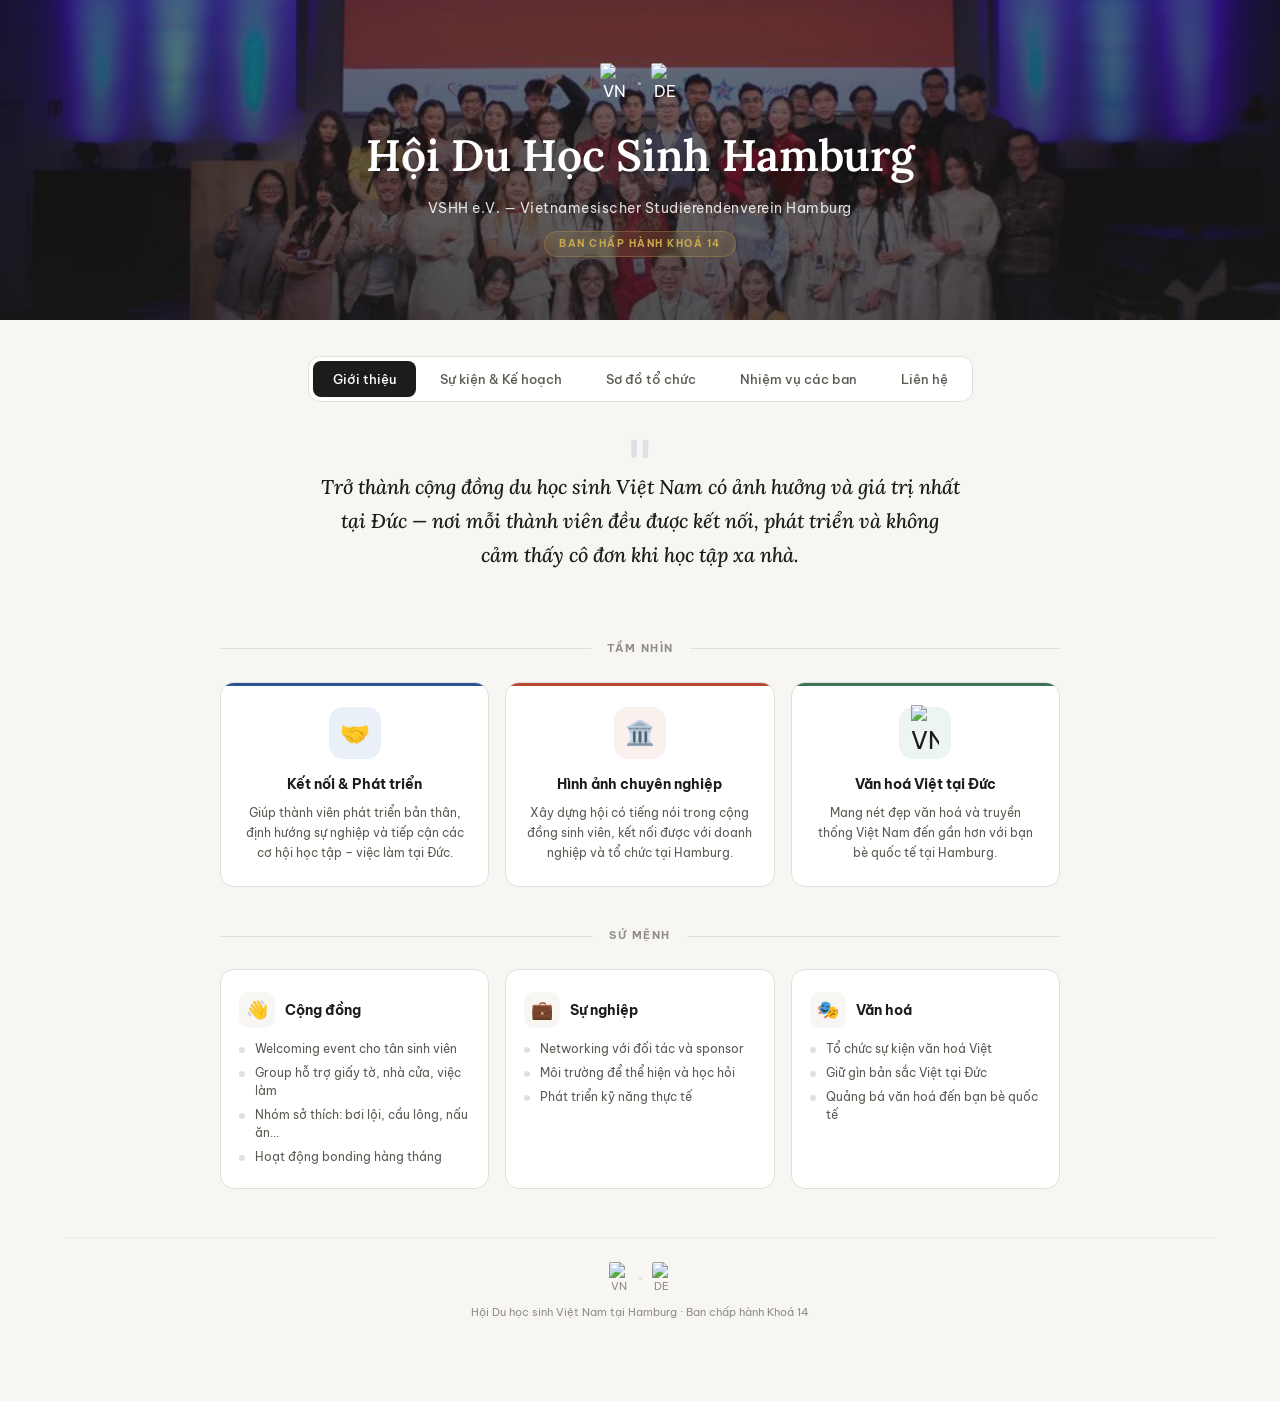
==== index.html @ 78c22c67 "Restructure: Tách file" ====
<!DOCTYPE html>
<html lang="vi">
<head>
  <meta charset="UTF-8">
  <meta name="viewport" content="width=device-width, initial-scale=1.0">
  <title>Hội Du Học Sinh Hamburg — VSHH e.V.</title>
  <meta name="description" content="Trang thông tin chính thức của Hội Du học sinh Việt Nam tại Hamburg — Ban chấp hành Khoá 14.">
  <link href="https://fonts.googleapis.com/css2?family=Be+Vietnam+Pro:ital,wght@0,300;0,400;0,500;0,600;0,700&family=Lora:ital,wght@0,400;0,500;0,600;0,700;1,400&display=swap" rel="stylesheet">
  <link rel="stylesheet" href="css/style.css">
</head>
<body>

  <!-- Hero Header -->
  <div class="hero">
    <img src="img/ViTet.jpg" alt="Sự kiện Vị Tết — Hội DHS Hamburg" class="hero-img">
    <div class="hero-overlay"></div>
    <div class="hero-content">
      <div class="hero-flags">
        <img src="https://flagcdn.com/w40/vn.png" width="28" alt="VN" style="border-radius:2px">
        <div class="flag-dot"></div>
        <img src="https://flagcdn.com/w40/de.png" width="28" alt="DE" style="border-radius:2px">
      </div>
      <div class="hero-title">Hội Du Học Sinh Hamburg</div>
      <div class="hero-sub">VSHH e.V. — Vietnamesischer Studierendenverein Hamburg</div>
      <div class="hero-badge">Ban chấp hành Khoá 14</div>
    </div>
  </div>

  <div class="container">

    <!-- Navigation -->
    <div class="nav">
      <button class="nav-item active" data-tab="vision">Giới thiệu</button>
      <button class="nav-item" data-tab="events">Sự kiện & Kế hoạch</button>
      <button class="nav-item" data-tab="org">Sơ đồ tổ chức</button>
      <button class="nav-item" data-tab="roles">Nhiệm vụ các ban</button>
      <button class="nav-item" data-tab="contact">Liên hệ</button>
    </div>

    <!-- Tab containers -->
    <div class="tab-content active" id="tab-vision" data-page="pages/vision.html"></div>
    <div class="tab-content" id="tab-events" data-page="pages/events.html"></div>
    <div class="tab-content" id="tab-org" data-page="pages/org.html"></div>
    <div class="tab-content" id="tab-roles" data-page="pages/roles.html"></div>
    <div class="tab-content" id="tab-contact" data-page="pages/contact.html"></div>

    <!-- Footer -->
    <div class="footer">
      <div class="hero-flags" style="margin-top:0;margin-bottom:8px;justify-content:center">
        <img src="https://flagcdn.com/w40/vn.png" width="20" alt="VN" style="border-radius:2px">
        <div class="flag-dot"></div>
        <img src="https://flagcdn.com/w40/de.png" width="20" alt="DE" style="border-radius:2px">
      </div>
      Hội Du học sinh Việt Nam tại Hamburg · Ban chấp hành Khoá 14
    </div>

  </div>

  <script src="js/main.js"></script>
  <script>
    // Load page partials
    document.querySelectorAll('.tab-content[data-page]').forEach(function(tab) {
      fetch(tab.dataset.page)
        .then(function(r) { return r.text(); })
        .then(function(html) { tab.innerHTML = html; })
        .catch(function() { tab.innerHTML = '<p style="text-align:center;color:var(--text-muted)">Không thể tải nội dung. Vui lòng thử lại.</p>'; });
    });
  </script>
</body>
</html>
---- css/style.css ----
/* ═══════════════════════════════════════════
   DHS Hamburg — VSHH e.V. · Khoá 14
   Main Stylesheet
   ═══════════════════════════════════════════ */

:root {
  --bg: #F7F6F3;
  --surface: #FFFFFF;
  --border: #E2E0DB;
  --border-light: #EDEBE6;
  --text-primary: #1C1C1A;
  --text-secondary: #5C5A52;
  --text-muted: #908E85;
  --accent-blue: #2B5490;
  --accent-blue-light: #EAF0F8;
  --accent-blue-mid: #ADC6E4;
  --accent-coral: #B84A35;
  --accent-coral-light: #FAF0ED;
  --accent-green: #3A7558;
  --accent-green-light: #ECF5F0;
  --accent-amber: #A07428;
  --accent-amber-light: #FAF5EA;
  --accent-purple: #6A5688;
  --accent-purple-light: #F2EFF6;
  --gold: #C8A84E;
  --gold-light: #FBF7EC;
  --de-black: #1C1C1A;
  --de-red: #C4392A;
  --de-gold: #D4A017;
  --vn-red: #DA251D;
  --vn-yellow: #FFCD00;
  --shadow-sm: 0 1px 3px rgba(0,0,0,.04);
  --shadow-md: 0 4px 14px rgba(0,0,0,.06);
  --shadow-lg: 0 12px 36px rgba(0,0,0,.1);
  --radius: 10px;
  --radius-lg: 14px;
}

* { margin: 0; padding: 0; box-sizing: border-box; }

body {
  font-family: 'Be Vietnam Pro', sans-serif;
  background: var(--bg);
  color: var(--text-primary);
  line-height: 1.6;
  -webkit-font-smoothing: antialiased;
}

.container {
  max-width: 1200px;
  margin: 0 auto;
  padding: 0 24px 80px;
}

/* ═══════════════════════════════════════════
   HERO HEADER
   ═══════════════════════════════════════════ */
.hero {
  position: relative;
  width: 100%;
  height: 320px;
  overflow: hidden;
  display: flex;
  align-items: center;
  justify-content: center;
  margin-bottom: 36px;
}

.hero-img {
  position: absolute;
  inset: 0;
  width: 100%;
  height: 100%;
  object-fit: cover;
  object-position: center 55%;
}

.hero-overlay {
  position: absolute;
  inset: 0;
  background: linear-gradient(
    to bottom,
    rgba(28, 28, 26, 0.55) 0%,
    rgba(28, 28, 26, 0.75) 100%
  );
}

.hero-content {
  position: relative;
  z-index: 2;
  text-align: center;
  color: #fff;
  padding: 20px;
}

.hero-flags {
  display: flex;
  justify-content: center;
  align-items: center;
  gap: 10px;
  margin-bottom: 16px;
}

.flag-bar { display: flex; gap: 0; }
.flag-bar span { display: block; width: 24px; height: 3px; }
.flag-bar.vn span { background: var(--vn-red); }
.flag-bar.vn .vn-star { background: var(--vn-yellow); }
.flag-bar.vn span:first-child { border-radius: 2px 0 0 2px; }
.flag-bar.vn span:last-child { border-radius: 0 2px 2px 0; }
.flag-bar.de .bar-b { background: var(--de-black); border-radius: 2px 0 0 2px; }
.flag-bar.de .bar-r { background: var(--de-red); }
.flag-bar.de .bar-g { background: var(--de-gold); border-radius: 0 2px 2px 0; }
.flag-dot { width: 3px; height: 3px; border-radius: 50%; background: var(--border); }

/* Inside hero */
.hero .flag-dot { background: rgba(255,255,255,.5); }

.hero-title {
  font-family: 'Lora', serif;
  font-size: clamp(28px, 5vw, 44px);
  font-weight: 600;
  letter-spacing: -0.3px;
  margin-bottom: 6px;
  text-shadow: 0 2px 20px rgba(0,0,0,.3);
}

.hero-sub {
  font-size: 14px;
  font-weight: 400;
  opacity: 0.85;
  letter-spacing: 0.5px;
}

.hero-badge {
  display: inline-block;
  font-size: 10px;
  font-weight: 700;
  letter-spacing: 1.5px;
  text-transform: uppercase;
  color: var(--gold);
  background: rgba(200, 168, 78, 0.15);
  border: 1px solid rgba(200, 168, 78, 0.3);
  padding: 4px 14px;
  border-radius: 100px;
  margin-top: 12px;
  backdrop-filter: blur(4px);
}

/* ═══════════════════════════════════════════
   NAVIGATION
   ═══════════════════════════════════════════ */
.nav {
  display: flex;
  justify-content: center;
  gap: 4px;
  margin-bottom: 36px;
  background: var(--surface);
  border: 1px solid var(--border);
  border-radius: 12px;
  padding: 4px;
  width: fit-content;
  margin-left: auto;
  margin-right: auto;
  position: relative;
  flex-wrap: wrap;
}

.nav-item {
  padding: 10px 20px;
  font-size: 13px;
  font-weight: 500;
  font-family: 'Be Vietnam Pro', sans-serif;
  color: var(--text-secondary);
  background: transparent;
  border: none;
  border-radius: 8px;
  cursor: pointer;
  transition: all .2s;
  white-space: nowrap;
  position: relative;
}

.nav-item:hover { color: var(--text-primary); background: var(--bg); }
.nav-item.active { color: #fff; background: var(--text-primary); box-shadow: var(--shadow-sm); }

.nav-dropdown { position: relative; }
.nav-dropdown .nav-item::after { content: ' ▾'; font-size: 10px; opacity: .6; }

.nav-dropdown-menu {
  display: none;
  position: absolute;
  top: 100%;
  left: 50%;
  transform: translateX(-50%);
  margin-top: 6px;
  background: var(--surface);
  border: 1px solid var(--border);
  border-radius: 10px;
  box-shadow: var(--shadow-md);
  overflow: hidden;
  z-index: 100;
  min-width: 220px;
}

.nav-dropdown.open .nav-dropdown-menu { display: block; }

.nav-dropdown-item {
  display: block;
  padding: 10px 18px;
  font-size: 13px;
  font-weight: 500;
  color: var(--text-secondary);
  cursor: pointer;
  transition: all .15s;
  border: none;
  background: none;
  width: 100%;
  text-align: left;
  font-family: 'Be Vietnam Pro', sans-serif;
}

.nav-dropdown-item:hover { background: var(--bg); color: var(--text-primary); }
.nav-dropdown-item.active { color: var(--accent-blue); font-weight: 600; background: var(--accent-blue-light); }
.nav-dropdown-item + .nav-dropdown-item { border-top: 1px solid var(--border-light); }

/* Tab content */
.tab-content { display: none; animation: fadeIn .3s ease; }
.tab-content.active { display: block; }
@keyframes fadeIn {
  from { opacity: 0; transform: translateY(6px); }
  to { opacity: 1; transform: translateY(0); }
}

/* ═══════════════════════════════════════════
   VISION & MISSION
   ═══════════════════════════════════════════ */
.vm-section { max-width: 840px; margin: 0 auto; }

.vm-quote {
  text-align: center;
  padding: 32px 24px;
  margin-bottom: 36px;
  position: relative;
}

.vm-quote::before {
  content: '"';
  font-family: 'Lora', serif;
  font-size: 80px;
  color: var(--accent-blue);
  opacity: .12;
  position: absolute;
  top: -10px;
  left: 50%;
  transform: translateX(-50%);
  line-height: 1;
}

.vm-quote p {
  font-family: 'Lora', serif;
  font-size: 20px;
  font-weight: 500;
  font-style: italic;
  color: var(--text-primary);
  line-height: 1.7;
  max-width: 640px;
  margin: 0 auto;
}

.vm-divider {
  display: flex;
  align-items: center;
  gap: 16px;
  margin: 32px 0 24px;
}

.vm-divider span {
  font-size: 11px;
  font-weight: 700;
  letter-spacing: 1.5px;
  text-transform: uppercase;
  color: var(--text-muted);
  white-space: nowrap;
}

.vm-divider::before,
.vm-divider::after {
  content: '';
  flex: 1;
  height: 1px;
  background: var(--border);
}

.vm-pillars {
  display: grid;
  grid-template-columns: repeat(3, 1fr);
  gap: 16px;
  margin-bottom: 40px;
}

.vm-pillar {
  background: var(--surface);
  border: 1px solid var(--border);
  border-radius: var(--radius-lg);
  padding: 24px 20px;
  text-align: center;
  transition: all .25s;
  position: relative;
  overflow: hidden;
}

.vm-pillar::before {
  content: '';
  position: absolute;
  top: 0;
  left: 0;
  right: 0;
  height: 3px;
}

.vm-pillar:nth-child(1)::before { background: var(--accent-blue); }
.vm-pillar:nth-child(2)::before { background: var(--accent-coral); }
.vm-pillar:nth-child(3)::before { background: var(--accent-green); }

.vm-pillar:hover { box-shadow: var(--shadow-md); transform: translateY(-2px); }

.vm-pillar-icon {
  width: 52px;
  height: 52px;
  border-radius: 14px;
  display: flex;
  align-items: center;
  justify-content: center;
  font-size: 24px;
  margin: 0 auto 14px;
}

.vm-pillar:nth-child(1) .vm-pillar-icon { background: var(--accent-blue-light); }
.vm-pillar:nth-child(2) .vm-pillar-icon { background: var(--accent-coral-light); }
.vm-pillar:nth-child(3) .vm-pillar-icon { background: var(--accent-green-light); }

.vm-pillar h3 {
  font-size: 14px;
  font-weight: 700;
  margin-bottom: 8px;
}

.vm-pillar p {
  font-size: 12px;
  color: var(--text-secondary);
  line-height: 1.65;
}

.vm-mission {
  display: grid;
  grid-template-columns: repeat(3, 1fr);
  gap: 16px;
}

.vm-m-card {
  background: var(--surface);
  border: 1px solid var(--border);
  border-radius: var(--radius-lg);
  padding: 22px 18px;
  transition: all .25s;
}

.vm-m-card:hover { box-shadow: var(--shadow-md); transform: translateY(-2px); }

.vm-m-header {
  display: flex;
  align-items: center;
  gap: 10px;
  margin-bottom: 12px;
}

.vm-m-icon {
  width: 36px;
  height: 36px;
  border-radius: 10px;
  display: flex;
  align-items: center;
  justify-content: center;
  font-size: 18px;
  background: var(--bg);
}

.vm-m-title {
  font-size: 14px;
  font-weight: 700;
}

.vm-m-list {
  list-style: none;
  display: flex;
  flex-direction: column;
  gap: 6px;
}

.vm-m-list li {
  font-size: 12px;
  color: var(--text-secondary);
  line-height: 1.5;
  padding-left: 16px;
  position: relative;
}

.vm-m-list li::before {
  content: '';
  position: absolute;
  left: 0;
  top: 7px;
  width: 6px;
  height: 6px;
  border-radius: 50%;
  background: var(--border);
}

/* ═══════════════════════════════════════════
   EVENTS & TIMELINE
   ═══════════════════════════════════════════ */
.ev-section { max-width: 1100px; margin: 0 auto; }

.ev-hero { text-align: center; margin-bottom: 36px; }
.ev-hero-title { font-family: 'Lora', serif; font-size: 28px; font-weight: 600; margin-bottom: 8px; }
.ev-hero-sub { font-size: 14px; color: var(--text-secondary); }

.ev-highlights { display: grid; grid-template-columns: 1fr 1fr; gap: 20px; margin-bottom: 40px; }

.ev-highlight {
  background: var(--surface);
  border: 2px solid var(--border);
  border-radius: var(--radius-lg);
  padding: 24px;
  transition: box-shadow .2s;
  display: flex;
  flex-direction: column;
}

.ev-highlight:hover { box-shadow: var(--shadow-md); }

.ev-highlight-badge {
  display: inline-block;
  font-size: 10px;
  font-weight: 700;
  letter-spacing: 1px;
  text-transform: uppercase;
  padding: 4px 10px;
  border-radius: 100px;
  margin-bottom: 12px;
}

.ev-h1 .ev-highlight-badge { background: var(--de-red); color: #fff; }
.ev-h2 .ev-highlight-badge { background: var(--accent-purple); color: #fff; }

.ev-highlight h3 { font-size: 18px; font-weight: 700; margin-bottom: 4px; }
.ev-highlight-date { font-size: 13px; color: var(--text-muted); margin-bottom: 10px; }
.ev-highlight p { font-size: 13px; color: var(--text-secondary); line-height: 1.6; flex: 1; }

.ev-highlight-stat { display: flex; gap: 24px; margin-top: 16px; padding-top: 14px; border-top: 1px solid var(--border-light); justify-content: space-between; }
.ev-stat { font-size: 11px; color: var(--text-muted); }
.ev-stat strong { font-size: 16px; font-weight: 700; color: var(--text-primary); display: block; }

.ev-timeline-title {
  font-size: 12px;
  font-weight: 700;
  letter-spacing: 1px;
  text-transform: uppercase;
  color: var(--text-muted);
  text-align: center;
  margin-bottom: 20px;
}

/* Dual column layout: process + monthly schedule */
.ev-dual {
  display: grid;
  grid-template-columns: 1fr 1fr;
  gap: 32px;
  align-items: start;
}

.ev-dual .timeline {
  max-width: 100%;
  padding-left: 36px;
}

.ev-dual .timeline::before {
  left: 12px;
}

.ev-dual .tl-dot {
  left: -30px;
  width: 12px;
  height: 12px;
}

.ev-dual .tl-title {
  font-size: 17px;
}

.ev-dual .tl-desc {
  font-size: 12px;
}

.ev-dual .tl-tags {
  gap: 4px;
}

.ev-dual .tl-tag {
  font-size: 10px;
  padding: 3px 8px;
}

.ev-months-list { display: grid; gap: 8px; }

.ev-month-row {
  display: grid;
  grid-template-columns: 100px 1fr;
  gap: 16px;
  padding: 12px 16px;
  background: var(--surface);
  border: 1px solid var(--border-light);
  border-radius: var(--radius);
  transition: border-color .2s;
}

.ev-month-row:hover { border-color: var(--text-muted); }
.ev-month-row-label { font-size: 14px; font-weight: 700; padding-top: 1px; }
.ev-month-row-items { font-size: 13px; color: var(--text-secondary); line-height: 1.7; }

.ev-month-row-tag {
  display: inline-block;
  font-size: 10px;
  font-weight: 600;
  padding: 2px 8px;
  border-radius: 4px;
  margin-right: 4px;
  margin-bottom: 2px;
}

.tag-event { background: var(--de-red); color: #fff; }
.tag-bonding { background: var(--accent-green-light); color: var(--accent-green); }
.tag-media { background: var(--accent-blue-light); color: var(--accent-blue); }
.tag-internal { background: var(--accent-amber-light); color: var(--accent-amber); }

/* ═══════════════════════════════════════════
   ORG CHART
   ═══════════════════════════════════════════ */
.org { display: flex; flex-direction: column; align-items: center; }
.vconn { width: 2px; background: var(--border); margin: 0 auto; }
.vconn-short { height: 24px; }

.node {
  text-align: center;
  border-radius: var(--radius);
  padding: 10px 18px;
  background: var(--surface);
  border: 1px solid var(--border);
  box-shadow: var(--shadow-sm);
  transition: box-shadow .2s, transform .15s;
}

.node:hover { box-shadow: var(--shadow-md); transform: translateY(-1px); }
.node-role { font-size: 13px; font-weight: 600; }
.node-name { font-size: 12px; color: var(--text-secondary); margin-top: 2px; }

.big4-top { display: flex; justify-content: center; gap: 20px; flex-wrap: wrap; }
.node-ht { background: var(--accent-blue); border-color: var(--accent-blue); min-width: 200px; }
.node-ht .node-role { color: #fff; }
.node-ht .node-name { color: rgba(255,255,255,.8); }

.node-pho {
  background: linear-gradient(135deg, var(--surface), var(--accent-blue-light));
  border-color: var(--accent-blue-mid);
  min-width: 200px;
}
.node-pho .node-role { color: var(--accent-blue); }
.node-tk { min-width: 180px; }

.big4-label {
  display: inline-block;
  font-size: 10px;
  font-weight: 700;
  letter-spacing: 1.5px;
  text-transform: uppercase;
  color: var(--gold);
  background: var(--gold-light);
  border: 1px solid #E8D9A0;
  padding: 4px 14px;
  border-radius: 100px;
  margin-bottom: 16px;
}

.branch-conn { width: 100%; max-width: 960px; position: relative; height: 40px; }
.branch-conn::before { content: ''; position: absolute; top: 0; left: 50%; width: 2px; height: 20px; background: var(--border); }
.branch-conn::after { content: ''; position: absolute; top: 20px; left: 25%; right: 25%; height: 2px; background: var(--border); }
.branch-conn .drop-left,
.branch-conn .drop-right { position: absolute; top: 20px; width: 2px; height: 20px; background: var(--border); }
.branch-conn .drop-left { left: 25%; }
.branch-conn .drop-right { right: 25%; }

.mang-row { display: grid; grid-template-columns: 1fr 1fr; gap: 24px; width: 100%; max-width: 960px; margin: 0 auto; }
.mang-box { border: 2px solid var(--border); border-radius: var(--radius-lg); background: var(--surface); overflow: hidden; }
.mang-title { padding: 14px 20px; font-size: 12px; font-weight: 700; letter-spacing: .8px; text-transform: uppercase; border-bottom: 1px solid var(--border-light); }
.mang-nd-box { border-color: var(--accent-blue-mid); }
.mang-nd-box .mang-title { background: var(--accent-blue-light); color: var(--accent-blue); }
.mang-vh-box { border-color: #E0B8AD; }
.mang-vh-box .mang-title { background: var(--accent-coral-light); color: var(--accent-coral); }
.mang-body { padding: 16px; display: flex; flex-direction: column; gap: 12px; }

.ban-card { border: 1px solid var(--border-light); border-radius: var(--radius); background: var(--bg); padding: 14px 16px; transition: border-color .2s; }
.ban-card:hover { border-color: var(--text-muted); }
.ban-card-top { display: flex; align-items: center; justify-content: space-between; margin-bottom: 8px; }
.ban-card-name { font-size: 14px; font-weight: 600; }
.ban-card-badge { font-size: 9px; font-weight: 600; text-transform: uppercase; letter-spacing: .5px; padding: 2px 8px; border-radius: 4px; }
.badge-blue { background: var(--accent-blue-light); color: var(--accent-blue); }
.badge-coral { background: var(--accent-coral-light); color: var(--accent-coral); }
.badge-amber { background: var(--accent-amber-light); color: var(--accent-amber); }

.ban-people { display: grid; grid-template-columns: 1fr 1fr; gap: 4px 12px; }
.ban-people.single-col { grid-template-columns: 1fr; }
.ban-person { font-size: 12px; display: flex; gap: 6px; align-items: baseline; padding: 2px 0; }
.ban-person-label { font-weight: 600; font-size: 11px; white-space: nowrap; }
.ban-person-name { color: var(--text-secondary); font-size: 12px; }

.sub-group { margin-top: 10px; border: 1px dashed var(--accent-purple); border-radius: 8px; background: var(--accent-purple-light); padding: 10px 14px; }
.sub-group-title { font-size: 12px; font-weight: 600; color: var(--accent-purple); margin-bottom: 4px; }
.sub-group-desc { font-size: 11px; color: var(--text-secondary); line-height: 1.5; }

.note-box { width: 100%; max-width: 960px; margin: 24px auto 0; padding: 14px 20px; border-radius: var(--radius); background: var(--accent-green-light); border: 1px solid #B6D8C4; font-size: 13px; color: var(--accent-green); text-align: center; line-height: 1.7; }
.note-box strong { color: #2A5C42; }

/* ═══════════════════════════════════════════
   PROCESS TIMELINE
   ═══════════════════════════════════════════ */
.timeline { max-width: 720px; margin: 0 auto; position: relative; padding-left: 48px; }
.timeline::before { content: ''; position: absolute; left: 18px; top: 4px; bottom: 20px; width: 3px; border-radius: 3px; background: linear-gradient(to bottom, var(--de-black) 0%, var(--de-black) 30%, var(--de-red) 30%, var(--de-red) 65%, var(--de-gold) 65%, var(--de-gold) 100%); }

.tl-item { position: relative; margin-bottom: 40px; }
.tl-dot { position: absolute; left: -38px; top: 4px; width: 14px; height: 14px; border-radius: 50%; border: 3px solid var(--surface); }
.tl-item:nth-child(1) .tl-dot, .tl-item:nth-child(2) .tl-dot { background: var(--de-black); box-shadow: 0 0 0 2px var(--de-black); }
.tl-item:nth-child(3) .tl-dot { background: var(--de-red); box-shadow: 0 0 0 2px var(--de-red); }
.tl-item:nth-child(4) .tl-dot { background: var(--de-gold); box-shadow: 0 0 0 2px var(--de-gold); }
.tl-item:nth-child(5) .tl-dot { background: conic-gradient(var(--de-black) 0deg 120deg, var(--de-red) 120deg 240deg, var(--de-gold) 240deg 360deg); box-shadow: 0 0 0 2px var(--de-black); }

.tl-time { font-size: 11px; font-weight: 600; text-transform: uppercase; letter-spacing: 1px; color: var(--text-muted); margin-bottom: 4px; }
.tl-item:nth-child(1) .tl-time, .tl-item:nth-child(2) .tl-time { color: var(--de-black); }
.tl-item:nth-child(3) .tl-time { color: var(--de-red); }
.tl-item:nth-child(4) .tl-time { color: var(--de-gold); }
.tl-item:nth-child(5) .tl-time { color: var(--text-primary); }

.tl-title { font-family: 'Lora', serif; font-size: 20px; font-weight: 600; margin-bottom: 8px; }
.tl-desc { font-size: 13px; color: var(--text-secondary); line-height: 1.75; }
.tl-tags { display: flex; flex-wrap: wrap; gap: 6px; margin-top: 12px; }
.tl-tag { font-size: 11px; padding: 4px 11px; border-radius: 100px; font-weight: 500; border: 1px solid; }
.tl-tag-big4 { background: var(--gold-light); color: var(--gold); border-color: #E8D9A0; }
.tl-tag-nd { background: var(--accent-blue-light); color: var(--accent-blue); border-color: var(--accent-blue-mid); }
.tl-tag-vh { background: var(--accent-coral-light); color: var(--accent-coral); border-color: #E0B8AD; }
.tl-tag-cc { background: var(--accent-purple-light); color: var(--accent-purple); border-color: #C8BDD8; }
.tl-tag-tc { background: var(--accent-amber-light); color: var(--accent-amber); border-color: #D8C899; }
.tl-tag-all { background: var(--accent-green-light); color: var(--accent-green); border-color: #B6D8C4; }

/* ═══════════════════════════════════════════
   ROLES
   ═══════════════════════════════════════════ */
.rule-box { max-width: 900px; margin: 0 auto 24px; padding: 16px 20px; background: var(--accent-green-light); border: 1px solid #B6D8C4; border-radius: var(--radius); display: flex; gap: 12px; font-size: 13px; color: var(--accent-green); line-height: 1.6; }
.rule-box strong { color: #2A5C42; }
.roles-grid { display: grid; gap: 14px; max-width: 900px; margin: 0 auto; }

.role-card { border: 1px solid var(--border); border-radius: var(--radius-lg); background: var(--surface); overflow: hidden; transition: box-shadow .2s; }
.role-card:hover { box-shadow: var(--shadow-md); }
.role-hdr { display: flex; align-items: center; gap: 10px; padding: 14px 20px; cursor: pointer; user-select: none; transition: background .15s; }
.role-hdr:hover { background: var(--bg); }
.role-dot { width: 8px; height: 8px; border-radius: 50%; flex-shrink: 0; }
.role-hdr h3 { font-size: 15px; font-weight: 600; flex: 1; }
.role-mang { font-size: 10px; font-weight: 600; text-transform: uppercase; letter-spacing: .5px; padding: 3px 8px; border-radius: 4px; }
.rm-nd { background: var(--accent-blue-light); color: var(--accent-blue); }
.rm-vh { background: var(--accent-coral-light); color: var(--accent-coral); }
.chevron { font-size: 14px; color: var(--text-muted); transition: transform .2s; }
.role-card.open .chevron { transform: rotate(180deg); }
.role-body { display: none; padding: 0 20px 18px; border-top: 1px solid var(--border-light); }
.role-card.open .role-body { display: block; padding-top: 14px; }
.rb-label { font-size: 12px; font-weight: 700; text-transform: uppercase; letter-spacing: .8px; color: var(--text-primary); margin-bottom: 6px; margin-top: 14px; }
.rb-label:first-child { margin-top: 0; }
.role-body p { font-size: 13px; color: var(--text-secondary); line-height: 1.7; }

/* ═══════════════════════════════════════════
   CONTACT
   ═══════════════════════════════════════════ */
.contact-wrapper { max-width: 700px; margin: 0 auto; }
.contact-intro { text-align: center; font-size: 14px; color: var(--text-secondary); line-height: 1.7; margin-bottom: 28px; max-width: 520px; margin-left: auto; margin-right: auto; }
.contact-grid { display: grid; grid-template-columns: 1fr 1fr; gap: 14px; }

.contact-card { display: flex; flex-direction: column; align-items: center; text-align: center; padding: 28px 20px 22px; border-radius: var(--radius-lg); background: var(--surface); border: 1px solid var(--border); text-decoration: none; color: var(--text-primary); transition: all .2s; }
.contact-card:hover { border-color: var(--text-muted); box-shadow: var(--shadow-md); transform: translateY(-2px); }
.contact-icon { width: 48px; height: 48px; border-radius: 12px; background: var(--bg); display: flex; align-items: center; justify-content: center; margin-bottom: 14px; }
.contact-label { font-size: 11px; font-weight: 600; text-transform: uppercase; letter-spacing: 1px; color: var(--text-muted); margin-bottom: 4px; }
.contact-value { font-size: 14px; font-weight: 500; margin-bottom: 10px; }
.contact-action { font-size: 12px; font-weight: 600; color: var(--accent-blue); opacity: 0; transition: opacity .2s; }
.contact-card:hover .contact-action { opacity: 1; }

/* ═══════════════════════════════════════════
   FOOTER
   ═══════════════════════════════════════════ */
.footer {
  text-align: center;
  margin-top: 48px;
  padding-top: 24px;
  border-top: 1px solid var(--border-light);
  font-size: 11px;
  color: var(--text-muted);
  line-height: 1.6;
}

/* ═══════════════════════════════════════════
   RESPONSIVE
   ═══════════════════════════════════════════ */
@media (max-width: 800px) {
  .mang-row, .ev-highlights, .contact-grid, .vm-pillars, .vm-mission, .ev-dual { grid-template-columns: 1fr; }
  .big4-top { gap: 12px; }
  .nav { flex-wrap: wrap; width: auto; }
  .nav-item { padding: 8px 14px; font-size: 12px; }
  .container { padding: 0 14px 60px; }
  .ban-people { grid-template-columns: 1fr; }
  .branch-conn { display: none; }
  .nav-dropdown-menu { position: fixed; top: auto; left: 16px; right: 16px; transform: none; }
  .hero { height: 240px; }
}

@media (max-width: 500px) {
  .contact-grid, .ev-highlights { grid-template-columns: 1fr; }
}

@media print {
  .nav, .hero { display: none; }
  .tab-content { display: block !important; page-break-inside: avoid; margin-bottom: 32px; }
  body { background: #fff; }
  .role-body { display: block !important; padding-top: 14px; }
}
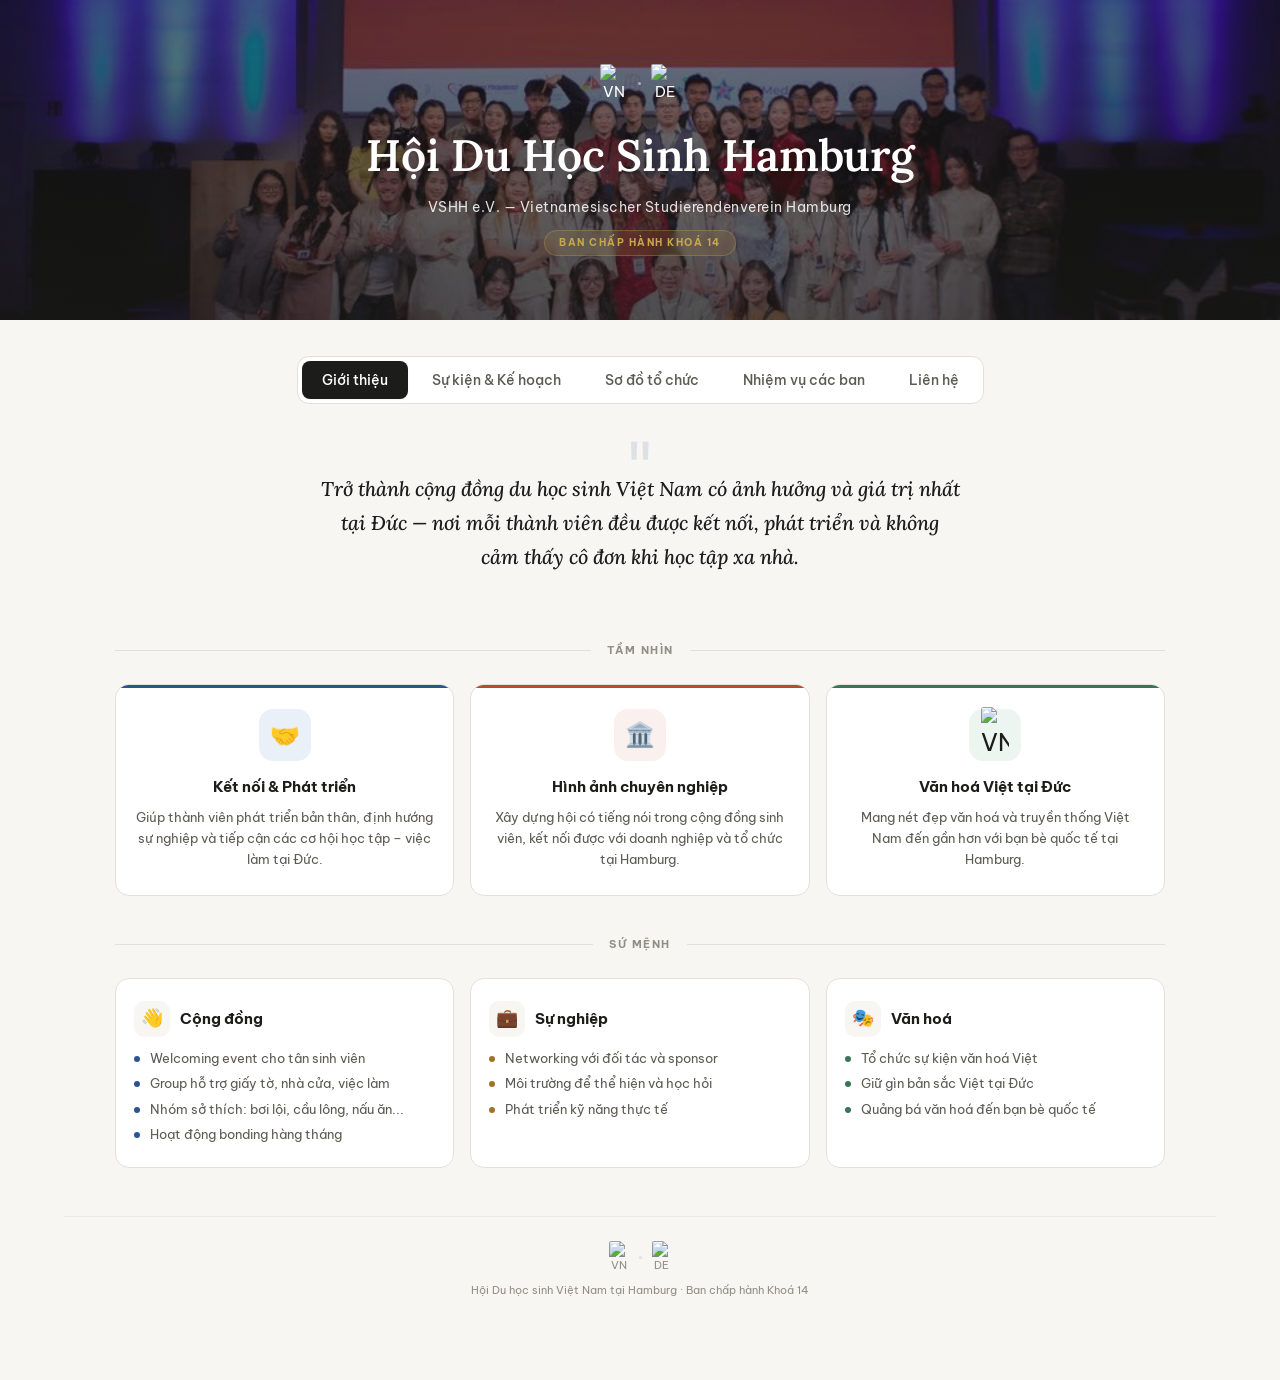
==== commit 721f4d91: "AVTD: Cập nhật quy trình nộp bài, cơ chế chấm điểm, và UI - Âm Vang Tự Do: đổi quy trình nộp bài san" ====
--- a/index.html
+++ b/index.html
@@ -5,7 +5,10 @@
   <meta name="viewport" content="width=device-width, initial-scale=1.0">
   <title>Hội Du Học Sinh Hamburg — VSHH e.V.</title>
   <meta name="description" content="Trang thông tin chính thức của Hội Du học sinh Việt Nam tại Hamburg — Ban chấp hành Khoá 14.">
+  <link rel="preconnect" href="https://fonts.googleapis.com">
+  <link rel="preconnect" href="https://fonts.gstatic.com" crossorigin>
   <link href="https://fonts.googleapis.com/css2?family=Be+Vietnam+Pro:ital,wght@0,300;0,400;0,500;0,600;0,700&family=Lora:ital,wght@0,400;0,500;0,600;0,700;1,400&display=swap" rel="stylesheet">
+  <link rel="icon" type="image/png" href="img/LogoDHSHamburg.PNG">
   <link rel="stylesheet" href="css/style.css">
 </head>
 <body>
@@ -40,6 +43,7 @@
     <!-- Tab containers -->
     <div class="tab-content active" id="tab-vision" data-page="pages/vision.html"></div>
     <div class="tab-content" id="tab-events" data-page="pages/events.html"></div>
+    <div class="tab-content" id="tab-amvangtudo" data-page="pages/amvangtudo.html"></div>
     <div class="tab-content" id="tab-org" data-page="pages/org.html"></div>
     <div class="tab-content" id="tab-roles" data-page="pages/roles.html"></div>
     <div class="tab-content" id="tab-contact" data-page="pages/contact.html"></div>
--- a/css/style.css
+++ b/css/style.css
@@ -37,9 +37,11 @@
 }
 
 * { margin: 0; padding: 0; box-sizing: border-box; }
+html { scroll-behavior: smooth; }
 
 body {
   font-family: 'Be Vietnam Pro', sans-serif;
+  font-size: 15px;
   background: var(--bg);
   color: var(--text-primary);
   line-height: 1.6;
@@ -167,7 +169,7 @@
 
 .nav-item {
   padding: 10px 20px;
-  font-size: 13px;
+  font-size: 14px;
   font-weight: 500;
   font-family: 'Be Vietnam Pro', sans-serif;
   color: var(--text-secondary);
@@ -234,7 +236,7 @@
 /* ═══════════════════════════════════════════
    VISION & MISSION
    ═══════════════════════════════════════════ */
-.vm-section { max-width: 840px; margin: 0 auto; }
+.vm-section { max-width: 1050px; margin: 0 auto; }
 
 .vm-quote {
   text-align: center;
@@ -340,13 +342,13 @@
 .vm-pillar:nth-child(3) .vm-pillar-icon { background: var(--accent-green-light); }
 
 .vm-pillar h3 {
-  font-size: 14px;
+  font-size: 15px;
   font-weight: 700;
   margin-bottom: 8px;
 }
 
 .vm-pillar p {
-  font-size: 12px;
+  font-size: 13px;
   color: var(--text-secondary);
   line-height: 1.65;
 }
@@ -386,7 +388,7 @@
 }
 
 .vm-m-title {
-  font-size: 14px;
+  font-size: 15px;
   font-weight: 700;
 }
 
@@ -398,7 +400,7 @@
 }
 
 .vm-m-list li {
-  font-size: 12px;
+  font-size: 13px;
   color: var(--text-secondary);
   line-height: 1.5;
   padding-left: 16px;
@@ -413,8 +415,12 @@
   width: 6px;
   height: 6px;
   border-radius: 50%;
-  background: var(--border);
-}
+  background: var(--text-muted);
+}
+
+.vm-m-card:nth-child(1) .vm-m-list li::before { background: var(--accent-blue); }
+.vm-m-card:nth-child(2) .vm-m-list li::before { background: var(--accent-amber); }
+.vm-m-card:nth-child(3) .vm-m-list li::before { background: var(--accent-green); }
 
 /* ═══════════════════════════════════════════
    EVENTS & TIMELINE
@@ -462,7 +468,7 @@
 .ev-stat strong { font-size: 16px; font-weight: 700; color: var(--text-primary); display: block; }
 
 .ev-timeline-title {
-  font-size: 12px;
+  font-size: 13px;
   font-weight: 700;
   letter-spacing: 1px;
   text-transform: uppercase;
@@ -499,7 +505,7 @@
 }
 
 .ev-dual .tl-desc {
-  font-size: 12px;
+  font-size: 13px;
 }
 
 .ev-dual .tl-tags {
@@ -507,8 +513,8 @@
 }
 
 .ev-dual .tl-tag {
-  font-size: 10px;
-  padding: 3px 8px;
+  font-size: 11px;
+  padding: 3px 9px;
 }
 
 .ev-months-list { display: grid; gap: 8px; }
@@ -525,6 +531,8 @@
 }
 
 .ev-month-row:hover { border-color: var(--text-muted); }
+.ev-month-row.ev-month-featured { border-color: var(--de-red); border-width: 2px; }
+.ev-month-row.ev-month-featured .ev-month-row-label { color: var(--de-red); }
 .ev-month-row-label { font-size: 14px; font-weight: 700; padding-top: 1px; }
 .ev-month-row-items { font-size: 13px; color: var(--text-secondary); line-height: 1.7; }
 
@@ -544,6 +552,370 @@
 .tag-internal { background: var(--accent-amber-light); color: var(--accent-amber); }
 
 /* ═══════════════════════════════════════════
+   ÂM VANG TỰ DO — Event Detail Card
+   ═══════════════════════════════════════════ */
+.ev-detail-btn {
+  font-size: 11px;
+  font-weight: 600;
+  color: var(--vn-red);
+  background: none;
+  border: 1px solid var(--vn-red);
+  border-radius: 20px;
+  padding: 2px 10px;
+  cursor: pointer;
+  margin-left: 6px;
+  vertical-align: middle;
+  transition: background .15s, color .15s;
+}
+.ev-detail-btn:hover { background: var(--vn-red); color: #fff; }
+
+.avtd-back {
+  display: inline-flex;
+  align-items: center;
+  gap: 4px;
+  font-size: 12px;
+  font-weight: 600;
+  color: var(--text-secondary);
+  background: none;
+  border: 1px solid var(--border);
+  border-radius: 20px;
+  cursor: pointer;
+  padding: 5px 14px;
+  margin-bottom: 20px;
+  transition: all .15s;
+  font-family: 'Be Vietnam Pro', sans-serif;
+}
+.avtd-back:hover { color: var(--text-primary); border-color: var(--text-muted); background: var(--bg); }
+
+.avtd-card {
+  background: var(--surface);
+  border: 2px solid var(--vn-red);
+  border-radius: var(--radius-lg);
+  margin-bottom: 40px;
+  overflow: hidden;
+  box-shadow: var(--shadow-md);
+}
+
+.avtd-header {
+  background: linear-gradient(135deg, var(--vn-red) 0%, #B01A14 100%);
+  padding: 28px 32px 24px;
+  text-align: center;
+  color: #fff;
+}
+
+.avtd-badge {
+  display: inline-block;
+  font-size: 10px;
+  font-weight: 700;
+  letter-spacing: 1.2px;
+  text-transform: uppercase;
+  background: rgba(255,255,255,.18);
+  border: 1px solid rgba(255,255,255,.35);
+  border-radius: 20px;
+  padding: 4px 14px;
+  margin-bottom: 12px;
+  color: #FFE566;
+}
+
+.avtd-title {
+  font-family: 'Lora', serif;
+  font-size: 32px;
+  font-weight: 700;
+  letter-spacing: .5px;
+  margin-bottom: 8px;
+}
+
+.avtd-subtitle {
+  font-size: 13px;
+  opacity: .85;
+}
+
+.avtd-stats {
+  display: grid;
+  grid-template-columns: repeat(2, 1fr);
+  border-bottom: 1px solid var(--border-light);
+}
+
+.avtd-stat-item {
+  padding: 18px 16px;
+  text-align: center;
+  border-right: 1px solid var(--border-light);
+}
+.avtd-stat-item:last-child { border-right: none; }
+
+.avtd-stat-val {
+  font-size: 16px;
+  font-weight: 700;
+  color: var(--vn-red);
+  margin-bottom: 2px;
+}
+
+.avtd-stat-label {
+  font-size: 11px;
+  margin-bottom: 6px;
+  color: var(--text-muted);
+  text-transform: uppercase;
+  letter-spacing: .8px;
+}
+
+.avtd-body {
+  display: grid;
+  grid-template-columns: 1fr 1fr;
+  gap: 0;
+  border-bottom: 1px solid var(--border-light);
+}
+
+.avtd-col {
+  padding: 24px 28px;
+}
+.avtd-col:first-child { border-right: 1px solid var(--border-light); }
+
+.avtd-section-title {
+  font-size: 12px;
+  font-weight: 700;
+  letter-spacing: 1.2px;
+  text-transform: uppercase;
+  color: var(--text-muted);
+  margin-bottom: 14px;
+}
+
+.avtd-theme {
+  font-size: 13px;
+  color: var(--text-secondary);
+  background: var(--accent-amber-light);
+  border-left: 3px solid var(--accent-amber);
+  border-radius: 0 var(--radius) var(--radius) 0;
+  padding: 8px 12px;
+  margin-bottom: 14px;
+}
+
+.avtd-theme-label {
+  display: block;
+  font-size: 10px;
+  font-weight: 700;
+  text-transform: uppercase;
+  letter-spacing: .8px;
+  color: var(--accent-amber);
+  margin-bottom: 4px;
+}
+
+.avtd-formats {
+  display: flex;
+  flex-wrap: wrap;
+  gap: 6px;
+  margin-bottom: 14px;
+}
+
+.avtd-fmt {
+  font-size: 11px;
+  font-weight: 600;
+  background: var(--accent-blue-light);
+  color: var(--accent-blue);
+  border-radius: 20px;
+  padding: 4px 10px;
+}
+
+.avtd-req-list { display: grid; gap: 6px; }
+
+.avtd-req-item {
+  font-size: 13px;
+  color: var(--text-secondary);
+  padding-left: 14px;
+  position: relative;
+}
+.avtd-req-item::before {
+  content: '·';
+  position: absolute;
+  left: 0;
+  color: var(--vn-red);
+  font-weight: 700;
+}
+
+.avtd-score-cards {
+  display: grid;
+  grid-template-columns: 1fr 1fr;
+  gap: 10px;
+  margin-bottom: 12px;
+}
+
+.avtd-score-card {
+  border-radius: var(--radius);
+  padding: 14px 12px;
+  text-align: center;
+}
+
+.avtd-sc-react { background: var(--accent-coral-light); border: 1px solid #F0C0B4; }
+.avtd-sc-share { background: var(--accent-blue-light); border: 1px solid var(--accent-blue-mid); }
+
+.avtd-sc-val {
+  font-size: 26px;
+  font-weight: 700;
+  line-height: 1;
+  margin-bottom: 4px;
+}
+.avtd-sc-react .avtd-sc-val { color: var(--accent-coral); }
+.avtd-sc-share .avtd-sc-val { color: var(--accent-blue); }
+
+.avtd-sc-label {
+  font-size: 12px;
+  font-weight: 600;
+  color: var(--text-secondary);
+  text-transform: uppercase;
+  letter-spacing: .5px;
+}
+
+.avtd-score-notes { display: grid; gap: 4px; }
+
+.avtd-score-note {
+  font-size: 13px;
+  color: var(--text-muted);
+  padding-left: 12px;
+  position: relative;
+  line-height: 1.5;
+}
+.avtd-score-note::before {
+  content: '·';
+  position: absolute;
+  left: 0;
+  font-weight: 700;
+  color: var(--vn-red);
+}
+
+.avtd-rounds-section {
+  padding: 24px 28px;
+  border-bottom: 1px solid var(--border-light);
+}
+
+.avtd-rounds-grid {
+  display: grid;
+  grid-template-columns: repeat(3, 1fr);
+  gap: 12px;
+}
+
+.avtd-round {
+  background: var(--bg);
+  border: 1px solid var(--border);
+  border-radius: var(--radius);
+  padding: 14px 16px;
+}
+
+.avtd-round-final {
+  border-color: var(--vn-yellow);
+  background: var(--gold-light);
+}
+
+.avtd-round-label {
+  font-size: 11px;
+  font-weight: 700;
+  text-transform: uppercase;
+  letter-spacing: 1px;
+  color: var(--vn-red);
+  margin-bottom: 10px;
+}
+.avtd-round-final .avtd-round-label { color: var(--accent-amber); }
+
+.avtd-round-rows { display: grid; gap: 6px; }
+
+.avtd-round-row {
+  display: flex;
+  justify-content: space-between;
+  align-items: baseline;
+  font-size: 12px;
+  color: var(--text-secondary);
+  gap: 8px;
+}
+.avtd-round-row strong { font-size: 13px; color: var(--text-primary); white-space: nowrap; }
+
+.avtd-footer {
+  padding: 16px 28px;
+  display: flex;
+  align-items: center;
+  justify-content: space-between;
+  gap: 16px;
+  background: var(--bg);
+}
+
+.avtd-platforms { display: flex; gap: 8px; }
+
+.avtd-platform {
+  font-size: 11px;
+  font-weight: 700;
+  border-radius: 20px;
+  padding: 5px 12px;
+}
+.avtd-plat-fb { background: #E7EEF8; color: #1877F2; }
+.avtd-plat-tt { background: #F0F0F0; color: #000; }
+.avtd-plat-yt { background: #FDEAEA; color: #FF0000; }
+
+.avtd-contact {
+  font-size: 12px;
+  color: var(--text-secondary);
+}
+
+.avtd-register-note {
+  display: flex;
+  align-items: center;
+  justify-content: center;
+  gap: 20px;
+  padding: 14px 28px;
+  background: var(--gold-light);
+  border-bottom: 1px solid #E8D9A0;
+  flex-wrap: wrap;
+}
+.avtd-rn-step {
+  display: flex;
+  align-items: center;
+  gap: 8px;
+  font-size: 13px;
+  color: var(--text-secondary);
+}
+.avtd-rn-num {
+  display: inline-flex;
+  align-items: center;
+  justify-content: center;
+  width: 20px;
+  height: 20px;
+  border-radius: 50%;
+  background: var(--vn-red);
+  color: #fff;
+  font-size: 11px;
+  font-weight: 700;
+  flex-shrink: 0;
+}
+.avtd-rn-divider { color: var(--text-muted); font-size: 14px; }
+
+.avtd-detail-link {
+  display: inline-flex;
+  align-items: center;
+  gap: 4px;
+  font-size: 12px;
+  font-weight: 600;
+  color: var(--accent-blue);
+  text-decoration: none;
+  margin-top: 14px;
+  padding: 5px 12px;
+  border: 1px solid var(--accent-blue-mid);
+  border-radius: 20px;
+  background: var(--accent-blue-light);
+  transition: all .15s;
+}
+.avtd-detail-link:hover { background: var(--accent-blue); color: #fff; border-color: var(--accent-blue); }
+
+.avtd-contact a { color: inherit; font-weight: 600; text-decoration: underline; }
+.avtd-contact a:hover { color: var(--text-primary); }
+
+@media (max-width: 800px) {
+  .avtd-stats { grid-template-columns: repeat(2, 1fr); }
+  .avtd-body { grid-template-columns: 1fr; }
+  .avtd-col:first-child { border-right: none; border-bottom: 1px solid var(--border-light); }
+  .avtd-rounds-grid { grid-template-columns: 1fr; }
+  .avtd-footer { flex-direction: column; align-items: flex-start; }
+  .avtd-title { font-size: 24px; }
+  .avtd-register-note { flex-direction: column; align-items: flex-start; gap: 10px; padding: 14px 20px; }
+  .avtd-rn-divider { display: none; }
+}
+
+/* ═══════════════════════════════════════════
    ORG CHART
    ═══════════════════════════════════════════ */
 .org { display: flex; flex-direction: column; align-items: center; }
@@ -610,6 +982,7 @@
 
 .ban-card { border: 1px solid var(--border-light); border-radius: var(--radius); background: var(--bg); padding: 14px 16px; transition: border-color .2s; }
 .ban-card:hover { border-color: var(--text-muted); }
+.ban-note { margin-top: 8px; font-size: 11px; color: var(--accent-amber); line-height: 1.5; }
 .ban-card-top { display: flex; align-items: center; justify-content: space-between; margin-bottom: 8px; }
 .ban-card-name { font-size: 14px; font-weight: 600; }
 .ban-card-badge { font-size: 9px; font-weight: 600; text-transform: uppercase; letter-spacing: .5px; padding: 2px 8px; border-radius: 4px; }
@@ -678,6 +1051,7 @@
 .rm-vh { background: var(--accent-coral-light); color: var(--accent-coral); }
 .chevron { font-size: 14px; color: var(--text-muted); transition: transform .2s; }
 .role-card.open .chevron { transform: rotate(180deg); }
+.role-card.open { border-color: var(--text-muted); }
 .role-body { display: none; padding: 0 20px 18px; border-top: 1px solid var(--border-light); }
 .role-card.open .role-body { display: block; padding-top: 14px; }
 .rb-label { font-size: 12px; font-weight: 700; text-transform: uppercase; letter-spacing: .8px; color: var(--text-primary); margin-bottom: 6px; margin-top: 14px; }
@@ -698,6 +1072,7 @@
 .contact-value { font-size: 14px; font-weight: 500; margin-bottom: 10px; }
 .contact-action { font-size: 12px; font-weight: 600; color: var(--accent-blue); opacity: 0; transition: opacity .2s; }
 .contact-card:hover .contact-action { opacity: 1; }
+@media (hover: none) { .contact-action { opacity: 0.7; } }
 
 /* ═══════════════════════════════════════════
    FOOTER
@@ -719,7 +1094,7 @@
   .mang-row, .ev-highlights, .contact-grid, .vm-pillars, .vm-mission, .ev-dual { grid-template-columns: 1fr; }
   .big4-top { gap: 12px; }
   .nav { flex-wrap: wrap; width: auto; }
-  .nav-item { padding: 8px 14px; font-size: 12px; }
+  .nav-item { padding: 8px 14px; font-size: 13px; }
   .container { padding: 0 14px 60px; }
   .ban-people { grid-template-columns: 1fr; }
   .branch-conn { display: none; }
